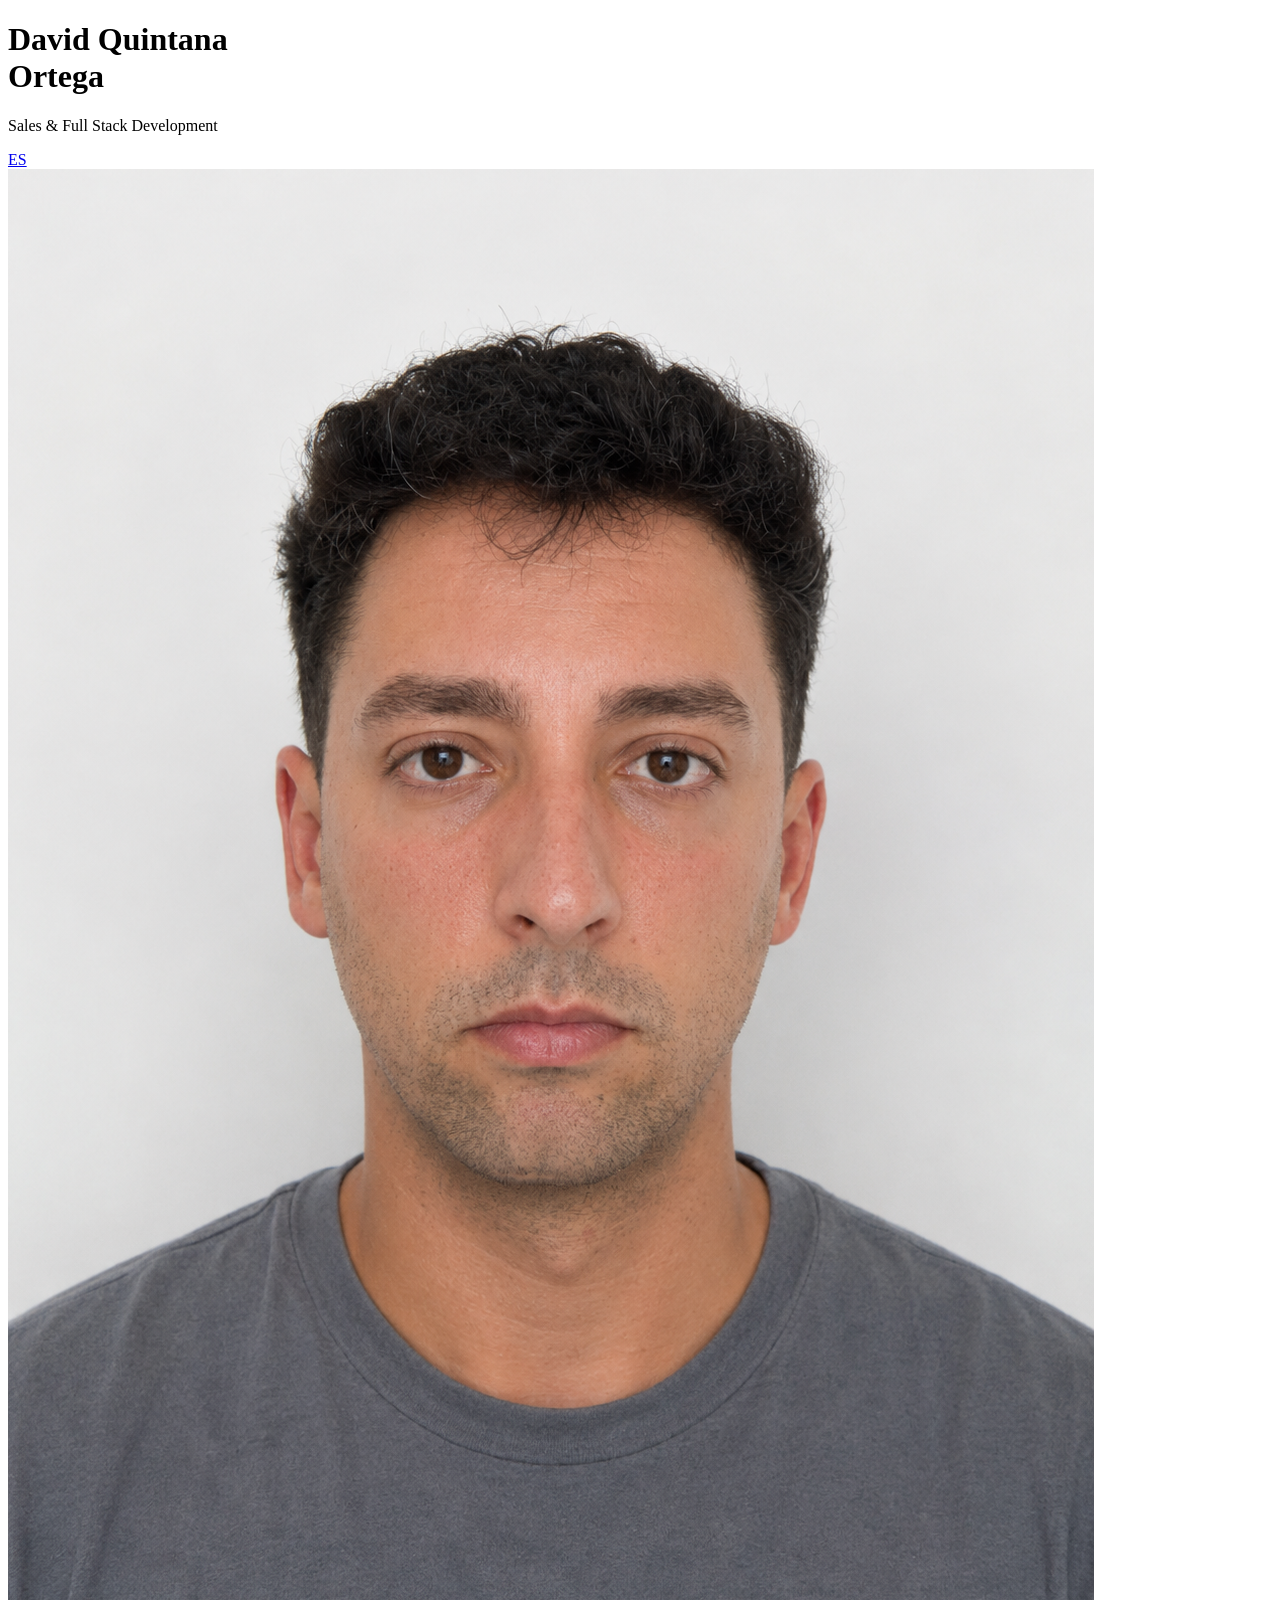
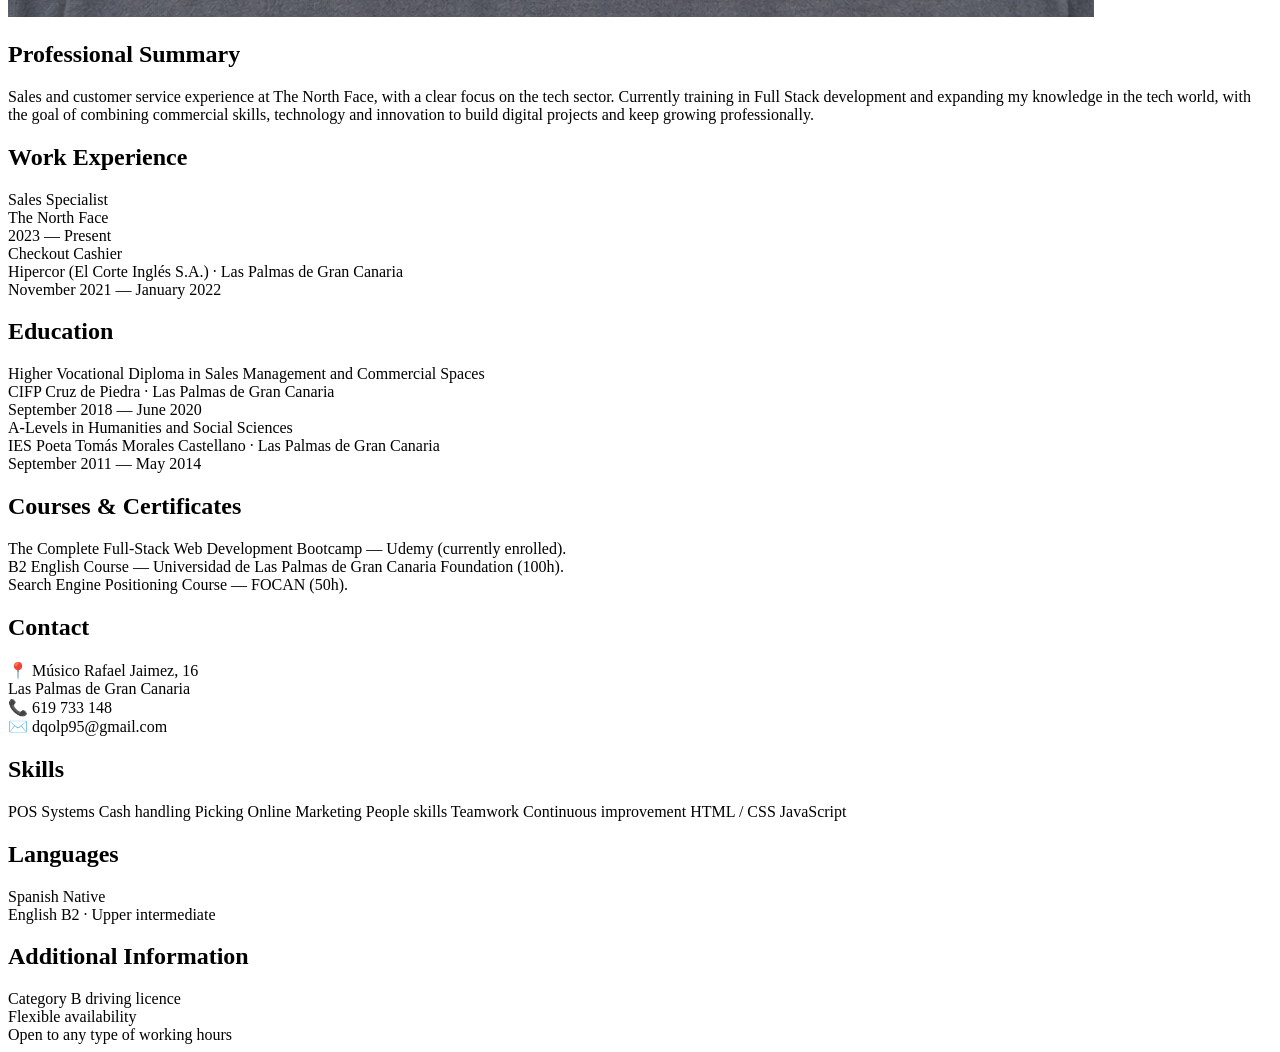
==== Curriculum-en.html @ 4284759c "Add files via upload" ====
<!DOCTYPE html>
<html lang="en">
<head>
  <meta charset="UTF-8">
  <meta name="viewport" content="width=device-width, initial-scale=1.0">
  <title>CV - David Quintana Ortega</title>
  <link href="https://fonts.googleapis.com/css2?family=Playfair+Display:wght@700&family=DM+Sans:wght@300;400;500&display=swap" rel="stylesheet">
  <link rel="stylesheet" href="curriculum.css">
</head>
<body>

<div class="cv-wrapper">

  <!-- HEADER -->
  <div class="cv-header">
    <div class="cv-header-text">
      <h1>David Quintana<br>Ortega</h1>
      <p class="tagline">Sales &amp; Full Stack Development</p>
      <a href="curriculum.html" class="lang-btn">ES</a>
    </div>
    <img src="Curriculum.png" alt="Photo" class="cv-header-photo">
  </div>

  <!-- TWO COLUMN BODY -->
  <div class="cv-body">

    <!-- LEFT COLUMN -->
    <div class="col-left">

      <section>
        <h2>Professional Summary</h2>
        <p class="resumen-text">
          Sales and customer service experience at The North Face, with a clear focus on the tech sector. Currently training in Full Stack development and expanding my knowledge in the tech world, with the goal of combining commercial skills, technology and innovation to build digital projects and keep growing professionally.
        </p>
      </section>

      <section>
        <h2>Work Experience</h2>

        <div class="entry">
          <div class="entry-title">Sales Specialist</div>
          <div class="entry-org">The North Face</div>
          <div class="entry-date">2023 — Present</div>
        </div>

        <div class="entry">
          <div class="entry-title">Checkout Cashier</div>
          <div class="entry-org">Hipercor (El Corte Inglés S.A.) · Las Palmas de Gran Canaria</div>
          <div class="entry-date">November 2021 — January 2022</div>
        </div>
      </section>

      <section>
        <h2>Education</h2>

        <div class="entry">
          <div class="entry-title">Higher Vocational Diploma in Sales Management and Commercial Spaces</div>
          <div class="entry-org">CIFP Cruz de Piedra · Las Palmas de Gran Canaria</div>
          <div class="entry-date">September 2018 — June 2020</div>
        </div>

        <div class="entry">
          <div class="entry-title">A-Levels in Humanities and Social Sciences</div>
          <div class="entry-org">IES Poeta Tomás Morales Castellano · Las Palmas de Gran Canaria</div>
          <div class="entry-date">September 2011 — May 2014</div>
        </div>
      </section>

      <section>
        <h2>Courses & Certificates</h2>
        <div class="diploma-item">The Complete Full-Stack Web Development Bootcamp — Udemy (currently enrolled).</div>
        <div class="diploma-item">B2 English Course — Universidad de Las Palmas de Gran Canaria Foundation (100h).</div>
        <div class="diploma-item">Search Engine Positioning Course — FOCAN (50h).</div>
      </section>

    </div>

    <!-- RIGHT COLUMN -->
    <div class="col-right">

      <section>
        <h2>Contact</h2>
        <div class="contact-item">
          <span class="contact-icon">📍</span>
          <span>Músico Rafael Jaimez, 16<br>Las Palmas de Gran Canaria</span>
        </div>
        <div class="contact-item">
          <span class="contact-icon">📞</span>
          <span>619 733 148</span>
        </div>
        <div class="contact-item">
          <span class="contact-icon">✉️</span>
          <span>dqolp95@gmail.com</span>
        </div>
      </section>

      <section>
        <h2>Skills</h2>
        <span class="skill-tag">POS Systems</span>
        <span class="skill-tag">Cash handling</span>
        <span class="skill-tag">Picking</span>
        <span class="skill-tag">Online Marketing</span>
        <span class="skill-tag">People skills</span>
        <span class="skill-tag">Teamwork</span>
        <span class="skill-tag">Continuous improvement</span>
        <span class="skill-tag">HTML / CSS</span>
        <span class="skill-tag">JavaScript</span>
      </section>

      <section>
        <h2>Languages</h2>

        <div class="lang-item">
          <span class="lang-name">Spanish</span>
          <span class="lang-level">Native</span>
        </div>
        <div class="lang-bar-wrap"><div class="lang-bar" style="width:100%"></div></div>

        <div class="lang-item">
          <span class="lang-name">English</span>
          <span class="lang-level">B2 · Upper intermediate</span>
        </div>
        <div class="lang-bar-wrap"><div class="lang-bar" style="width:70%"></div></div>
      <section>
        <h2>Additional Information</h2>
        <div class="adicional-item">Category B driving licence</div>
        <div class="adicional-item">Flexible availability</div>
        <div class="adicional-item">Open to any type of working hours</div>
      </section>

    </div>

  </div><!-- /cv-body -->
</div><!-- /cv-wrapper -->

</body>
</html>
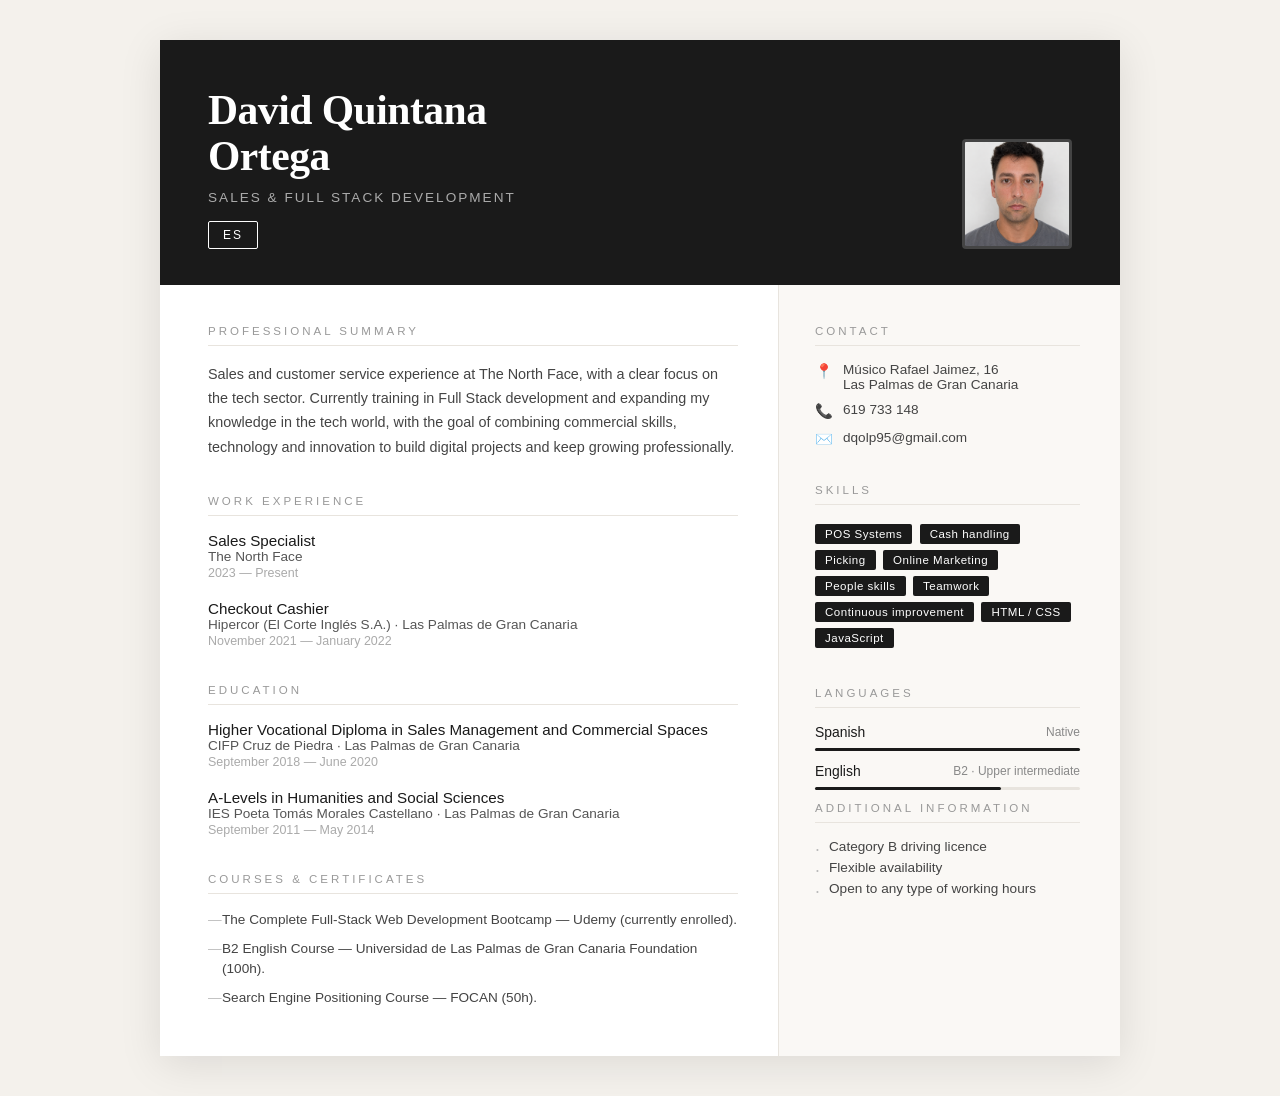
==== commit 5b8d964f: "Add files via upload" ====
--- a/Curriculum-en.html
+++ b/Curriculum-en.html
@@ -5,7 +5,7 @@
   <meta name="viewport" content="width=device-width, initial-scale=1.0">
   <title>CV - David Quintana Ortega</title>
   <link href="https://fonts.googleapis.com/css2?family=Playfair+Display:wght@700&family=DM+Sans:wght@300;400;500&display=swap" rel="stylesheet">
-  <link rel="stylesheet" href="curriculum.css">
+  <link rel="stylesheet" href="style.css">
 </head>
 <body>
 
@@ -16,7 +16,7 @@
     <div class="cv-header-text">
       <h1>David Quintana<br>Ortega</h1>
       <p class="tagline">Sales &amp; Full Stack Development</p>
-      <a href="curriculum.html" class="lang-btn">ES</a>
+      <a href="index.html" class="lang-btn">ES</a>
     </div>
     <img src="Curriculum.png" alt="Photo" class="cv-header-photo">
   </div>
--- a/style.css
+++ b/style.css
@@ -0,0 +1,268 @@
+*, *::before, *::after { box-sizing: border-box; margin: 0; padding: 0; }
+
+body {
+  font-family: 'DM Sans', sans-serif;
+  background: #f4f1ec;
+  color: #1a1a1a;
+  min-height: 100vh;
+  padding: 40px 20px;
+}
+
+.cv-wrapper {
+  max-width: 960px;
+  margin: 0 auto;
+  background: #fff;
+  box-shadow: 0 8px 40px rgba(0,0,0,0.10);
+}
+
+/* HEADER */
+.cv-header {
+  background: #1a1a1a;
+  color: #fff;
+  padding: 48px 48px 36px 48px;
+  display: flex;
+  align-items: flex-end;
+  justify-content: space-between;
+  gap: 32px;
+}
+
+.cv-header-text h1 {
+  font-family: 'Playfair Display', serif;
+  font-size: 2.6rem;
+  letter-spacing: -0.5px;
+  line-height: 1.1;
+  margin-bottom: 10px;
+}
+
+.cv-header-text .tagline {
+  font-size: 0.85rem;
+  font-weight: 300;
+  color: #aaa;
+  letter-spacing: 2px;
+  text-transform: uppercase;
+}
+
+.cv-header-photo {
+  width: 110px;
+  height: 110px;
+  border-radius: 4px;
+  object-fit: cover;
+  border: 3px solid #444;
+  flex-shrink: 0;
+}
+
+.cv-header-photo-placeholder {
+  width: 110px;
+  height: 110px;
+  border-radius: 4px;
+  background: #333;
+  flex-shrink: 0;
+  display: flex;
+  align-items: center;
+  justify-content: center;
+  color: #666;
+  font-size: 0.7rem;
+  text-align: center;
+  border: 3px solid #444;
+}
+
+/* BODY */
+.cv-body {
+  display: flex;
+  gap: 0;
+}
+
+/* LEFT COLUMN */
+.col-left {
+  flex: 2;
+  padding: 40px 40px 40px 48px;
+  border-right: 1px solid #e8e4de;
+}
+
+/* RIGHT COLUMN */
+.col-right {
+  flex: 1;
+  padding: 40px 40px 40px 36px;
+  background: #faf8f5;
+}
+
+/* SECTIONS */
+section {
+  margin-bottom: 36px;
+}
+
+section:last-child {
+  margin-bottom: 0;
+}
+
+h2 {
+  font-family: 'DM Sans', sans-serif;
+  font-size: 0.72rem;
+  font-weight: 500;
+  letter-spacing: 3px;
+  text-transform: uppercase;
+  color: #999;
+  margin-bottom: 16px;
+  padding-bottom: 8px;
+  border-bottom: 1px solid #e8e4de;
+}
+
+/* ENTRIES */
+.entry { margin-bottom: 20px; }
+
+.entry-title {
+  font-size: 0.95rem;
+  font-weight: 500;
+  color: #1a1a1a;
+}
+
+.entry-org {
+  font-size: 0.85rem;
+  color: #555;
+  margin-bottom: 2px;
+}
+
+.entry-date {
+  font-size: 0.78rem;
+  color: #aaa;
+  font-weight: 300;
+  margin-bottom: 8px;
+}
+
+.entry ul { list-style: none; padding: 0; }
+
+.entry ul li {
+  font-size: 0.87rem;
+  color: #444;
+  padding-left: 14px;
+  position: relative;
+  margin-bottom: 4px;
+  line-height: 1.5;
+}
+
+.entry ul li::before {
+  content: '—';
+  position: absolute;
+  left: 0;
+  color: #bbb;
+}
+
+/* RESUMEN */
+.resumen-text {
+  font-size: 0.9rem;
+  line-height: 1.7;
+  color: #444;
+  font-weight: 300;
+}
+
+/* CONTACTO */
+.contact-item {
+  display: flex;
+  align-items: flex-start;
+  gap: 10px;
+  font-size: 0.85rem;
+  color: #444;
+  margin-bottom: 10px;
+}
+
+.contact-icon {
+  font-size: 0.9rem;
+  margin-top: 1px;
+  color: #888;
+}
+
+/* APTITUDES */
+.skill-tag {
+  display: inline-block;
+  background: #1a1a1a;
+  color: #fff;
+  font-size: 0.72rem;
+  font-weight: 400;
+  padding: 4px 10px;
+  border-radius: 2px;
+  margin: 3px 3px 3px 0;
+  letter-spacing: 0.5px;
+}
+
+/* IDIOMAS */
+.lang-item {
+  display: flex;
+  justify-content: space-between;
+  align-items: center;
+  font-size: 0.87rem;
+  margin-bottom: 8px;
+}
+
+.lang-name { font-weight: 500; color: #1a1a1a; }
+
+.lang-level {
+  font-size: 0.75rem;
+  color: #888;
+  font-weight: 300;
+}
+
+.lang-bar-wrap {
+  width: 100%;
+  height: 3px;
+  background: #e8e4de;
+  border-radius: 2px;
+  margin-top: 4px;
+  margin-bottom: 12px;
+}
+
+.lang-bar {
+  height: 3px;
+  background: #1a1a1a;
+  border-radius: 2px;
+}
+
+/* DIPLOMAS */
+.diploma-item {
+  font-size: 0.85rem;
+  color: #444;
+  padding-left: 14px;
+  position: relative;
+  margin-bottom: 8px;
+  line-height: 1.5;
+}
+
+.diploma-item::before {
+  content: '—';
+  position: absolute;
+  left: 0;
+  color: #bbb;
+}
+
+/* ADICIONAL */
+.adicional-item {
+  font-size: 0.85rem;
+  color: #444;
+  padding-left: 14px;
+  position: relative;
+  margin-bottom: 6px;
+}
+
+.adicional-item::before {
+  content: '·';
+  position: absolute;
+  left: 0;
+  color: #bbb;
+  font-size: 1.1rem;
+}
+.lang-btn {
+  display: inline-block;
+  border: 1px solid #fff;
+  color: #fff;
+  text-decoration: none;
+  font-size: 0.75rem;
+  letter-spacing: 2px;
+  padding: 6px 14px;
+  border-radius: 2px;
+  margin-top: 16px;
+  transition: background 0.2s, color 0.2s;
+}
+
+.lang-btn:hover {
+  background: #fff;
+  color: #1a1a1a;
+}
